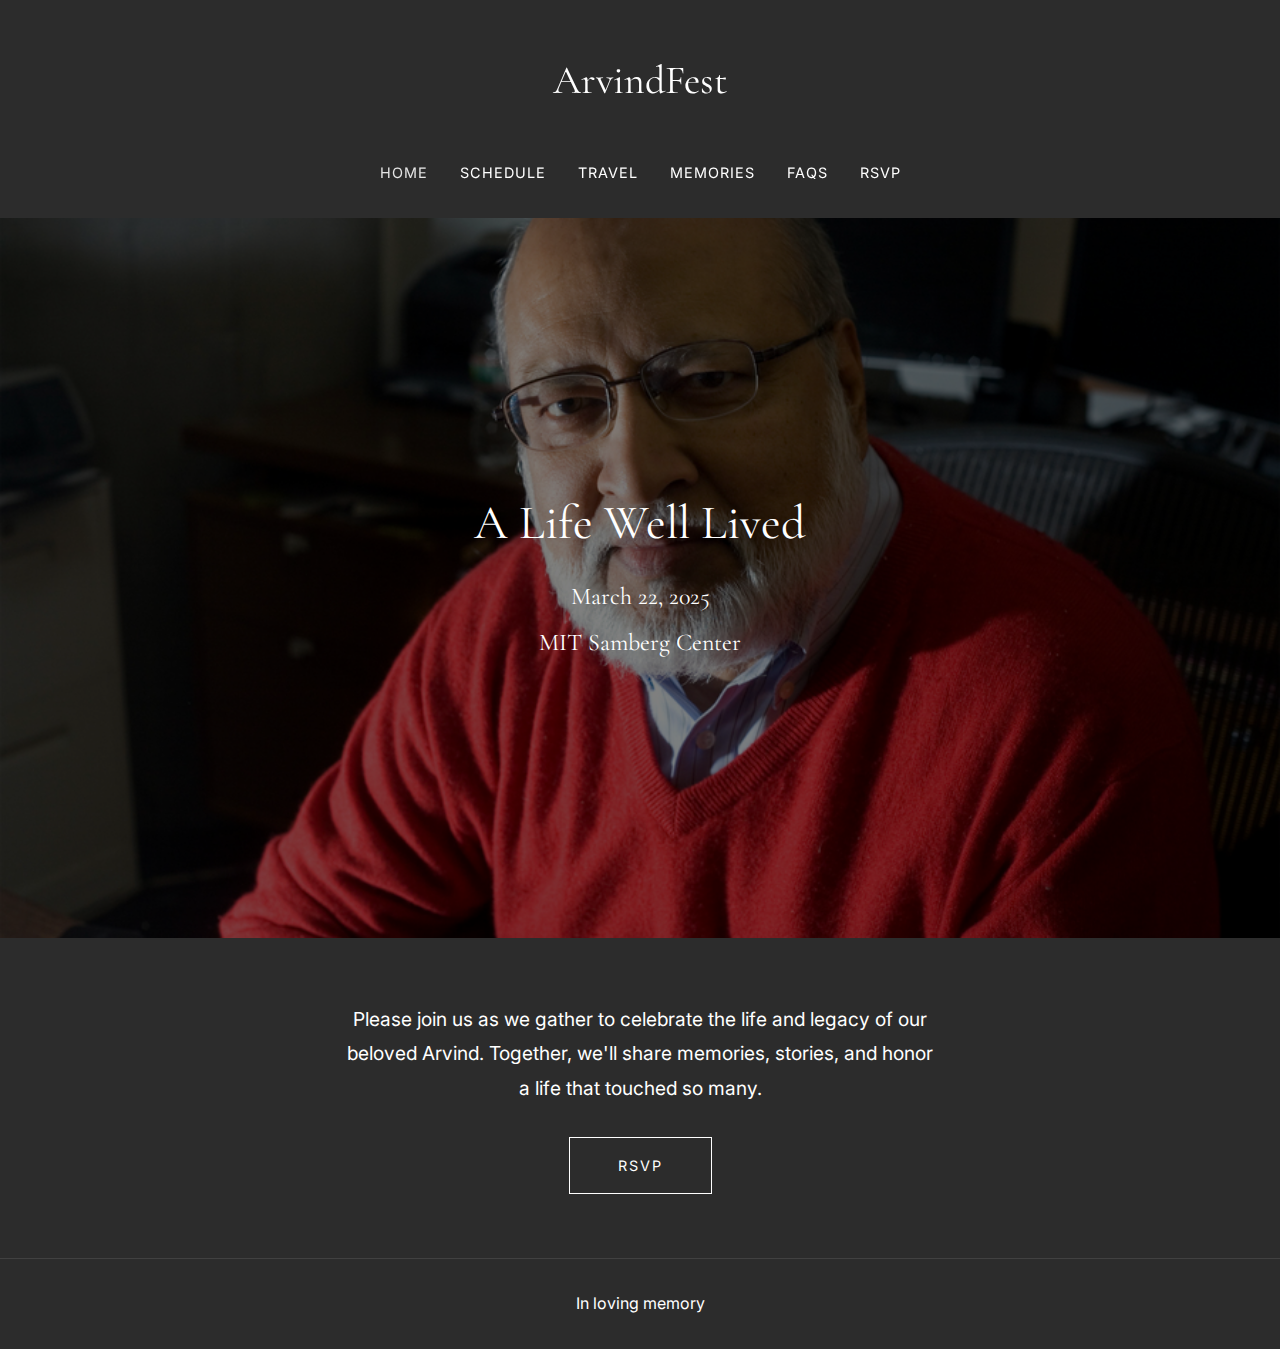
==== index.html @ f4dca276 "arvindfest" ====
<!DOCTYPE html>
<html lang="en">
<head>
    <meta charset="UTF-8">
    <meta name="viewport" content="width=device-width, initial-scale=1.0">
    <title>Celebrating Arvind's Life</title>
    <link rel="stylesheet" href="css/normalize.css">
    <link rel="stylesheet" href="css/style.css">
    <link rel="preconnect" href="https://fonts.googleapis.com">
    <link rel="preconnect" href="https://fonts.gstatic.com" crossorigin>
    <link href="https://fonts.googleapis.com/css2?family=Cormorant+Garamond:wght@300;400;500;600&family=Inter:wght@300;400;500&display=swap" rel="stylesheet">
</head>
<body>
    <header class="main-header">
        <h1>ArvindFest</h1>
        <nav class="main-nav">
            <ul>
                <li><a href="index.html" class="active">Home</a></li>
                <li><a href="pages/schedule.html">Schedule</a></li>
                <li><a href="pages/travel.html">Travel</a></li>
                <li><a href="pages/gallery.html">Memories</a></li>
                <li><a href="pages/faqs.html">FAQs</a></li>
                <li><a href="pages/rsvp.html">RSVP</a></li>
            </ul>
        </nav>
    </header>

    <main class="home-content">
        <section class="hero">
            <div class="hero-overlay"></div>
            <div class="hero-content">
                <h2>A Life Well Lived</h2>
                <p class="date">March 22, 2025</p>
                <p class="location">MIT Samberg Center</p>
            </div>
        </section>

        <section class="introduction">
            <div class="container">
                <p class="intro-text">
                    Please join us as we gather to celebrate the life and legacy of our beloved Arvind.
                    Together, we'll share memories, stories, and honor a life that touched so many.
                </p>
                <a href="pages/rsvp.html" class="button">RSVP</a>
            </div>
        </section>
    </main>

    <footer>
        <div class="container">
            <p>In loving memory</p>
        </div>
    </footer>

    <script src="js/main.js"></script>
</body>
</html>
---- css/style.css ----
/* Base Styles */
:root {
    --primary-color: #2C2C2C;
    --text-color: #FFFFFF;
    --accent-color: #E5E5E5;
    --font-primary: 'Cormorant Garamond', serif;
    --font-secondary: 'Inter', sans-serif;
}

* {
    margin: 0;
    padding: 0;
    box-sizing: border-box;
}

body {
    font-family: var(--font-secondary);
    background-color: var(--primary-color);
    color: var(--text-color);
    line-height: 1.6;
}

/* Typography */
h1, h2, h3, h4, h5, h6 {
    font-family: var(--font-primary);
    font-weight: 400;
    margin-bottom: 1rem;
}

h1 {
    font-size: 2.5rem;
    text-align: center;
    margin: 2rem 0;
}

h2 {
    font-size: 2rem;
}

/* Layout */
.container {
    max-width: 1200px;
    margin: 0 auto;
    padding: 0 1rem;
}

/* Header & Navigation */
.main-header {
    padding: 1rem 0;
    background-color: rgba(44, 44, 44, 0.95);
    position: sticky;
    top: 0;
    z-index: 100;
}

.main-nav ul {
    list-style: none;
    display: flex;
    justify-content: center;
    gap: 2rem;
    padding: 1rem 0;
}

.main-nav a {
    color: var(--text-color);
    text-decoration: none;
    font-size: 0.9rem;
    text-transform: uppercase;
    letter-spacing: 1px;
    padding: 0.5rem 0;
    transition: color 0.3s ease;
}

.main-nav a:hover,
.main-nav a.active {
    color: var(--accent-color);
}

/* Hero Section */
.hero {
    height: 80vh;
    background-image: url('../images/homepage.jpg');
    background-size: cover;
    background-position: center;
    background-repeat: no-repeat;
    position: relative;
    display: flex;
    align-items: center;
    justify-content: center;
    text-align: center;
    padding: 2rem;
}

.hero-overlay {
    position: absolute;
    top: 0;
    left: 0;
    right: 0;
    bottom: 0;
    background-color: rgba(0, 0, 0, 0.5);
    z-index: 1;
}

.hero-content {
    max-width: 800px;
    position: relative;
    z-index: 2;
}

.hero h2 {
    font-size: 3rem;
    margin-bottom: 1rem;
}

.date, .location {
    font-family: var(--font-primary);
    font-size: 1.5rem;
    margin: 0.5rem 0;
}

/* Introduction Section */
.introduction {
    padding: 4rem 0;
    text-align: center;
}

.intro-text {
    max-width: 600px;
    margin: 0 auto 2rem;
    font-size: 1.2rem;
    line-height: 1.8;
}

/* Buttons */
.button {
    display: inline-block;
    padding: 1rem 3rem;
    background-color: transparent;
    border: 1px solid var(--text-color);
    color: var(--text-color);
    text-decoration: none;
    text-transform: uppercase;
    letter-spacing: 2px;
    font-size: 0.9rem;
    transition: all 0.3s ease;
}

.button:hover {
    background-color: var(--text-color);
    color: var(--primary-color);
}

/* Footer */
footer {
    text-align: center;
    padding: 2rem 0;
    border-top: 1px solid rgba(255, 255, 255, 0.1);
}

/* Responsive Design */
@media (max-width: 768px) {
    .main-nav ul {
        flex-direction: column;
        align-items: center;
        gap: 1rem;
    }

    .hero h2 {
        font-size: 2rem;
    }

    .date, .location {
        font-size: 1.2rem;
    }
}
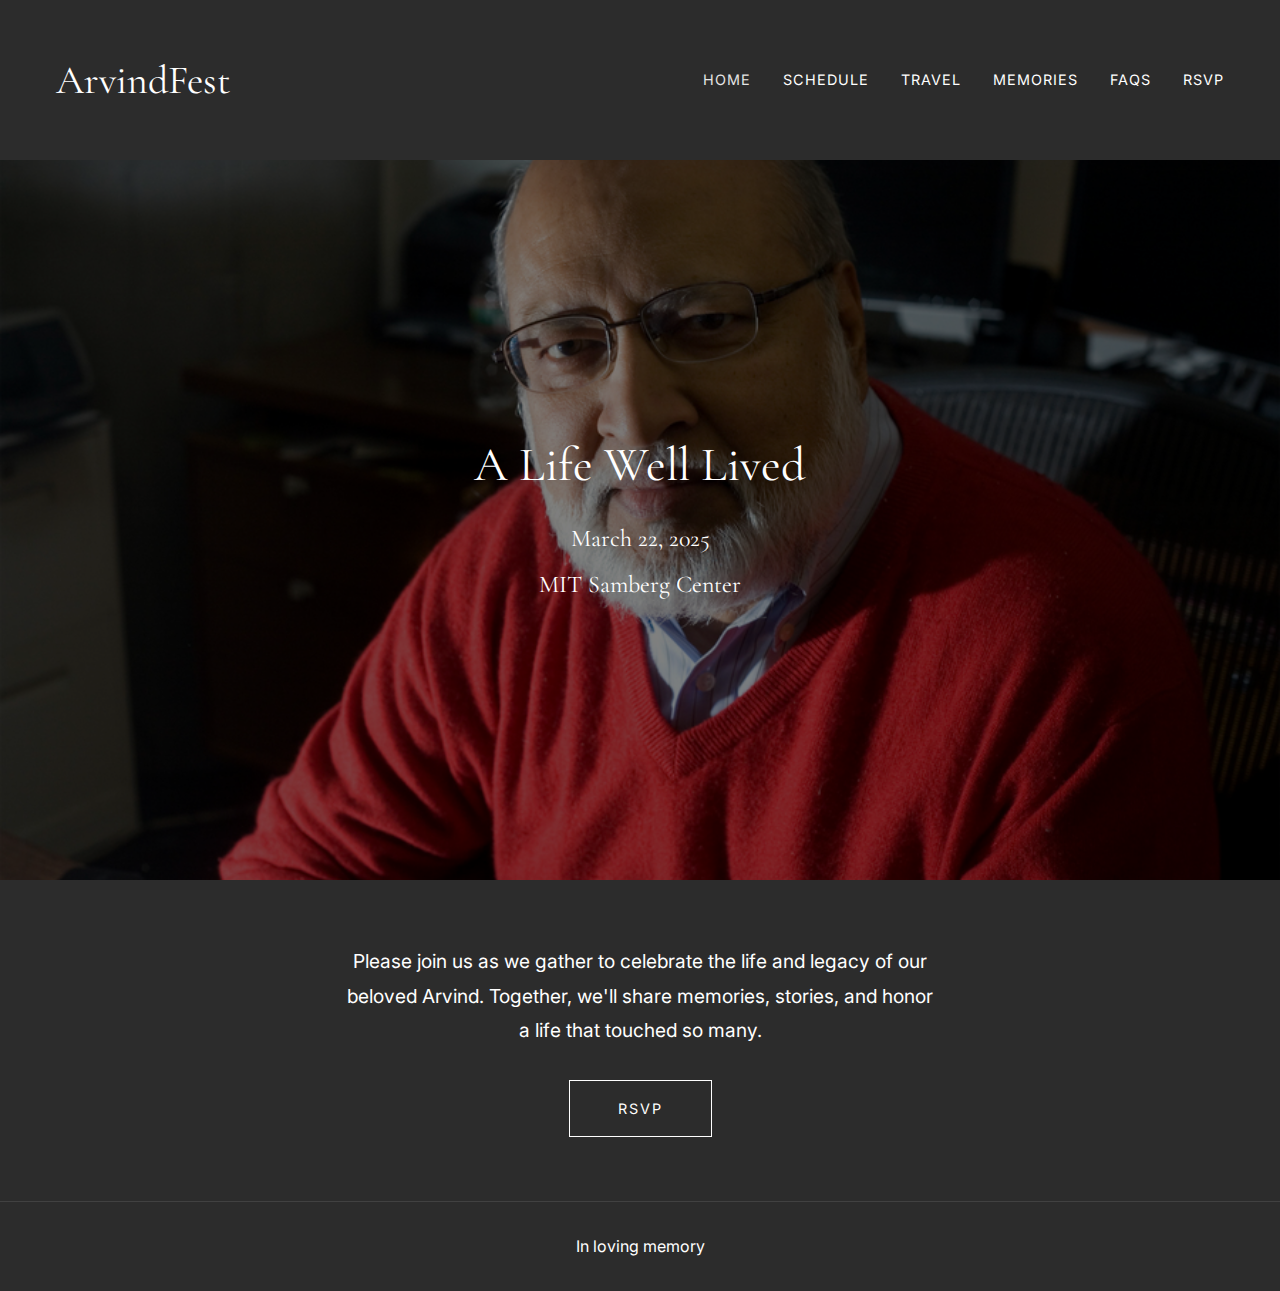
==== commit abaefcb3: "fix for mobile" ====
--- a/index.html
+++ b/index.html
@@ -12,17 +12,22 @@
 </head>
 <body>
     <header class="main-header">
-        <h1>ArvindFest</h1>
-        <nav class="main-nav">
-            <ul>
-                <li><a href="index.html" class="active">Home</a></li>
-                <li><a href="pages/schedule.html">Schedule</a></li>
-                <li><a href="pages/travel.html">Travel</a></li>
-                <li><a href="pages/gallery.html">Memories</a></li>
-                <li><a href="pages/faqs.html">FAQs</a></li>
-                <li><a href="pages/rsvp.html">RSVP</a></li>
-            </ul>
-        </nav>
+        <div class="header-content">
+            <h1>ArvindFest</h1>
+            <button class="menu-toggle" aria-label="Toggle menu">
+                <span class="hamburger"></span>
+            </button>
+            <nav class="main-nav">
+                <ul>
+                    <li><a href="index.html" class="active">Home</a></li>
+                    <li><a href="pages/schedule.html">Schedule</a></li>
+                    <li><a href="pages/travel.html">Travel</a></li>
+                    <li><a href="pages/gallery.html">Memories</a></li>
+                    <li><a href="pages/faqs.html">FAQs</a></li>
+                    <li><a href="pages/rsvp.html">RSVP</a></li>
+                </ul>
+            </nav>
+        </div>
     </header>
 
     <main class="home-content">
--- a/css/style.css
+++ b/css/style.css
@@ -48,9 +48,107 @@
 .main-header {
     padding: 1rem 0;
     background-color: rgba(44, 44, 44, 0.95);
-    position: sticky;
+    position: relative;
+    z-index: 100;
+}
+
+.header-content {
+    max-width: 1200px;
+    margin: 0 auto;
+    padding: 0 1rem;
+    display: flex;
+    justify-content: space-between;
+    align-items: center;
+    flex-wrap: wrap;
+}
+
+.menu-toggle {
+    display: none;
+    background: none;
+    border: none;
+    padding: 0.5rem;
+    cursor: pointer;
+}
+
+.hamburger {
+    display: block;
+    width: 24px;
+    height: 2px;
+    background-color: var(--text-color);
+    position: relative;
+    transition: background-color 0.3s;
+}
+
+.hamburger::before,
+.hamburger::after {
+    content: '';
+    position: absolute;
+    width: 24px;
+    height: 2px;
+    background-color: var(--text-color);
+    transition: transform 0.3s;
+}
+
+.hamburger::before {
+    top: -6px;
+}
+
+.hamburger::after {
+    bottom: -6px;
+}
+
+.menu-toggle.active .hamburger {
+    background-color: transparent;
+}
+
+.menu-toggle.active .hamburger::before {
+    transform: rotate(45deg);
     top: 0;
-    z-index: 100;
+}
+
+.menu-toggle.active .hamburger::after {
+    transform: rotate(-45deg);
+    bottom: 0;
+}
+
+.main-nav ul {
+    list-style: none;
+    display: flex;
+    justify-content: center;
+    gap: 2rem;
+    padding: 1rem 0;
+    margin: 0;
+}
+
+@media (max-width: 768px) {
+    .menu-toggle {
+        display: block;
+    }
+
+    .main-nav {
+        flex-basis: 100%;
+        display: none;
+        width: 100%;
+        padding: 1rem 0;
+    }
+
+    .main-nav.active {
+        display: block;
+    }
+
+    .main-nav ul {
+        flex-direction: column;
+        align-items: center;
+        gap: 1rem;
+        padding: 0.5rem 0;
+    }
+
+    .main-nav a {
+        padding: 0.5rem 0;
+        display: block;
+        width: 100%;
+        text-align: center;
+    }
 }
 
 .main-nav ul {
@@ -79,7 +177,7 @@
 /* Hero Section */
 .hero {
     height: 80vh;
-    background-image: url('../images/homepage.jpg');
+    background-image: url('../images/arvind.jpg');
     background-size: cover;
     background-position: center;
     background-repeat: no-repeat;
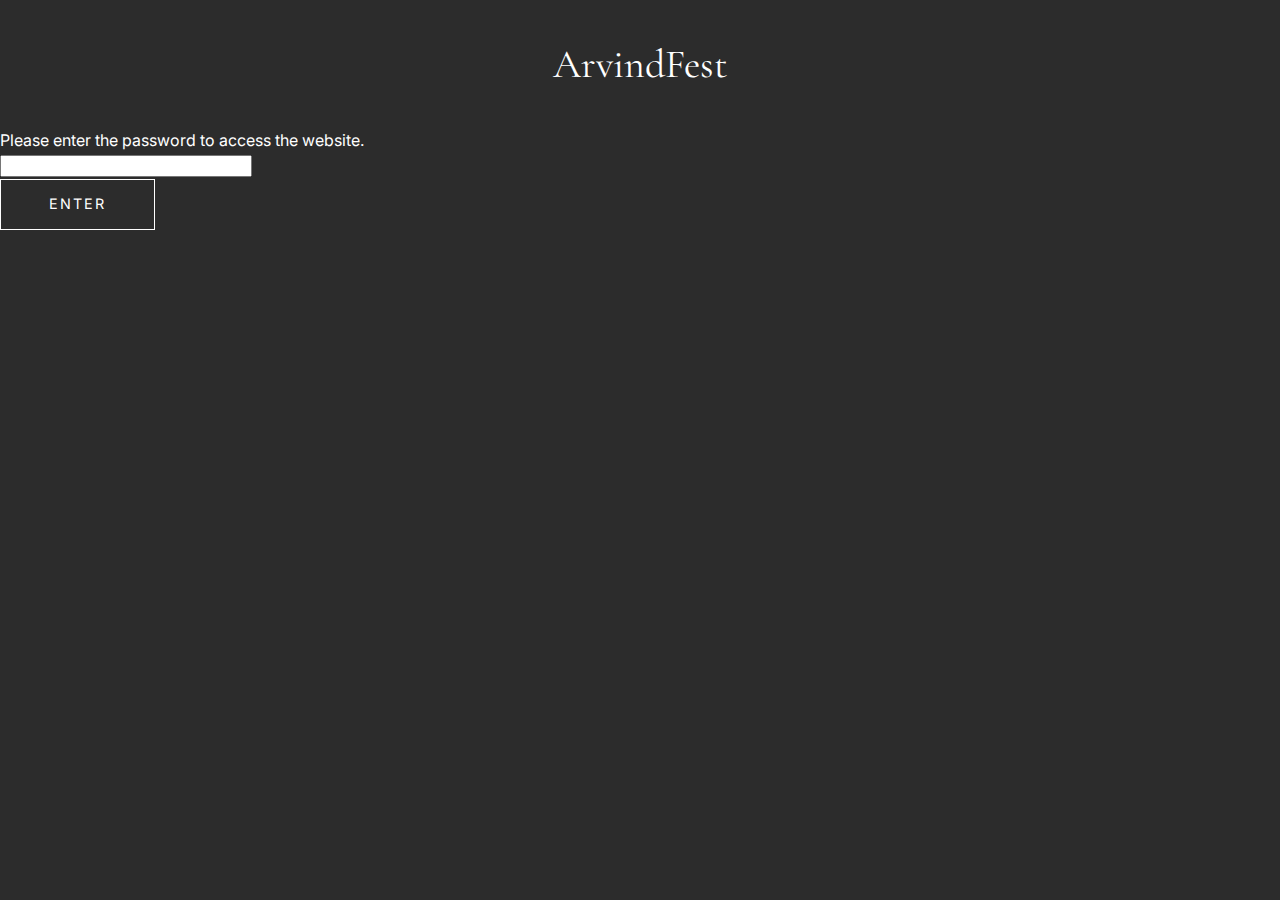
==== commit 0c42b8bc: "add password" ====
--- a/index.html
+++ b/index.html
@@ -3,60 +3,53 @@
 <head>
     <meta charset="UTF-8">
     <meta name="viewport" content="width=device-width, initial-scale=1.0">
-    <title>Celebrating Arvind's Life</title>
+    <title>ArvindFest</title>
     <link rel="stylesheet" href="css/normalize.css">
     <link rel="stylesheet" href="css/style.css">
     <link rel="preconnect" href="https://fonts.googleapis.com">
     <link rel="preconnect" href="https://fonts.gstatic.com" crossorigin>
     <link href="https://fonts.googleapis.com/css2?family=Cormorant+Garamond:wght@300;400;500;600&family=Inter:wght@300;400;500&display=swap" rel="stylesheet">
+    <script>
+        // Check if already authenticated
+        if (localStorage.getItem('arvindFestAuth')) {
+            window.location.href = './pages/home.html';
+        }
+    </script>
 </head>
-<body>
-    <header class="main-header">
-        <div class="header-content">
-            <h1>ArvindFest</h1>
-            <button class="menu-toggle" aria-label="Toggle menu">
-                <span class="hamburger"></span>
-            </button>
-            <nav class="main-nav">
-                <ul>
-                    <li><a href="index.html" class="active">Home</a></li>
-                    <li><a href="pages/schedule.html">Schedule</a></li>
-                    <li><a href="pages/travel.html">Travel</a></li>
-                    <li><a href="pages/gallery.html">Memories</a></li>
-                    <li><a href="pages/faqs.html">FAQs</a></li>
-                    <li><a href="pages/rsvp.html">RSVP</a></li>
-                </ul>
-            </nav>
+<body class="login-page">
+    <div class="login-container">
+        <h1>ArvindFest</h1>
+        <div class="password-container">
+            <p>Please enter the password to access the website.</p>
+            <form id="password-form" onsubmit="return checkPassword(event)">
+                <div class="form-group">
+                    <input type="password" id="password-input" required>
+                </div>
+                <p id="password-error" class="error-message"></p>
+                <button type="submit" class="button">Enter</button>
+            </form>
         </div>
-    </header>
+    </div>
 
-    <main class="home-content">
-        <section class="hero">
-            <div class="hero-overlay"></div>
-            <div class="hero-content">
-                <h2>A Life Well Lived</h2>
-                <p class="date">March 22, 2025</p>
-                <p class="location">MIT Samberg Center</p>
-            </div>
-        </section>
+    <script>
+        function checkPassword(event) {
+            event.preventDefault();
+            
+            const password = document.getElementById('password-input').value;
+            const errorMessage = document.getElementById('password-error');
+            const correctPassword = 'ARVIND2025';
 
-        <section class="introduction">
-            <div class="container">
-                <p class="intro-text">
-                    Please join us as we gather to celebrate the life and legacy of our beloved Arvind.
-                    Together, we'll share memories, stories, and honor a life that touched so many.
-                </p>
-                <a href="pages/rsvp.html" class="button">RSVP</a>
-            </div>
-        </section>
-    </main>
+            if (password === correctPassword) {
+                localStorage.setItem('arvindFestAuth', 'true');
+                window.location.href = './pages/home.html';
+            } else {
+                errorMessage.textContent = 'Incorrect password. Please try again.';
+                errorMessage.style.display = 'block';
+                document.getElementById('password-input').value = '';
+            }
 
-    <footer>
-        <div class="container">
-            <p>In loving memory</p>
-        </div>
-    </footer>
-
-    <script src="js/main.js"></script>
+            return false;
+        }
+    </script>
 </body>
 </html>